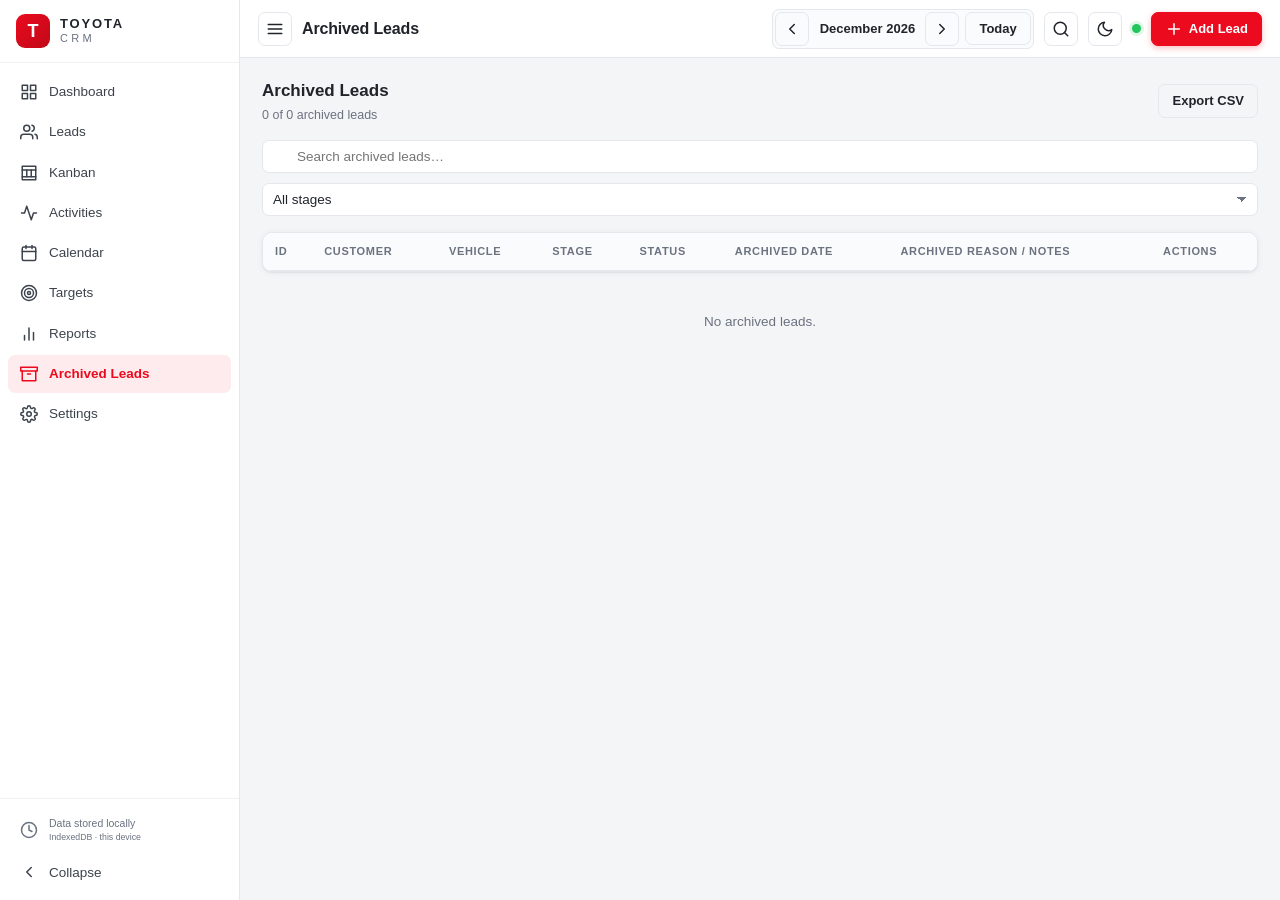
==== archived.html @ 5087d76d "commit changes" ====
<!DOCTYPE html>
<html lang="en">
<head>
  <meta charset="UTF-8">
  <meta name="viewport" content="width=device-width, initial-scale=1">
  <meta name="description" content="Archived leads — Toyota CRM Silang Cavite">
  <meta name="theme-color" content="#eb0a1e">
  <title>Archived Leads · Toyota CRM</title>
  <link rel="icon" href="assets/icons/favicon.svg" type="image/svg+xml">
  <link rel="manifest" href="manifest.json">
  <link rel="apple-touch-icon" href="assets/icons/icon-192.png">
  <link rel="stylesheet" href="css/style.css">
  <link rel="stylesheet" href="css/leads.css">
  <link rel="stylesheet" href="css/responsive.css">
</head>
<body data-page="archived">
  <main class="content">
    <div class="page-head">
      <div>
        <h2>Archived Leads</h2>
        <div class="sub" id="arch-count">Archived leads are excluded from active views but keep all their information.</div>
      </div>
      <button type="button" class="btn ghost js-export">Export CSV</button>
    </div>

    <div class="toolbar">
      <div class="search-box">
        <span class="search-ic"></span>
        <input type="search" id="arch-search" placeholder="Search archived leads…" aria-label="Search archived leads">
      </div>
      <select id="f-arch-stage" aria-label="Filter by stage"><option value="">All stages</option></select>
    </div>

    <div class="table-wrap">
      <table class="data">
        <thead>
          <tr>
            <th>ID</th><th>Customer</th><th>Vehicle</th><th>Stage</th><th>Status</th>
            <th>Archived Date</th><th>Archived Reason / Notes</th><th>Actions</th>
          </tr>
        </thead>
        <tbody id="arch-tbody"></tbody>
      </table>
    </div>
    <div class="empty hidden" id="arch-empty">No archived leads.</div>
  </main>

  <script src="js/utils.js"></script>
  <script src="js/storage.js"></script>
  <script src="js/app.js"></script>
  <script src="js/leadview.js"></script>
  <script src="js/archived.js"></script>
</body>
</html>
---- css/style.css ----
/* ============================================================
   Toyota CRM — style.css (design system + shared components)
   ============================================================ */
:root {
  --red: #eb0a1e;
  --red-dark: #c00918;
  --ink: #20242a;
  --ink-2: #3d434d;
  --muted: #6b7280;
  --bg: #f4f5f7;
  --surface: #ffffff;
  --surface-2: #fafbfc;
  --line: #e4e7ec;
  --line-2: #eef0f3;
  --primary: var(--red);
  --primary-ink: #ffffff;
  --focus: #e02235;
  --shadow: 0 1px 2px rgba(15, 20, 30, .06), 0 1px 8px rgba(15, 20, 30, .05);
  --shadow-lg: 0 8px 30px rgba(15, 20, 30, .14);
  --radius: 10px;
  --radius-s: 7px;
  --sidebar-w: 240px;
  --sidebar-wc: 68px;
  --topbar-h: 58px;
  --font: -apple-system, BlinkMacSystemFont, "Segoe UI", Roboto, Helvetica, Arial, sans-serif;
  --mono: ui-monospace, SFMono-Regular, Menlo, Consolas, monospace;
  --status-new: #3b82f6;
  --status-contacted: #64748b;
  --status-qualified: #0ea5a4;
  --status-warm: #f59e0b;
  --status-hot: #ef4444;
  --status-follow-up: #8b5cf6;
  --status-test-drive: #6366f1;
  --status-financing: #06b6d4;
  --status-reserved: #22c55e;
  --status-approved: #10b981;
  --status-released: #15803d;
  --status-lost: #94a3b8;
  --status-cold: #9ca3af;
}
[data-theme="dark"] {
  --bg: #121418;
  --surface: #1a1d23;
  --surface-2: #20242b;
  --ink: #e8eaee;
  --ink-2: #c7ccd4;
  --muted: #8b93a1;
  --line: #2a2f38;
  --line-2: #242830;
  --shadow: 0 1px 2px rgba(0, 0, 0, .4);
  --shadow-lg: 0 10px 34px rgba(0, 0, 0, .55);
  --status-new: #60a5fa;
  --status-contacted: #9aa4b2;
  --status-qualified: #2dd4bf;
  --status-warm: #fbbf24;
  --status-hot: #f87171;
  --status-follow-up: #a78bfa;
  --status-test-drive: #818cf8;
  --status-financing: #22d3ee;
  --status-reserved: #4ade80;
  --status-approved: #34d399;
  --status-released: #4ade80;
  --status-lost: #8892a0;
  --status-cold: #6b7280;
}
* { box-sizing: border-box; }
html, body { margin: 0; padding: 0; }
html { -webkit-text-size-adjust: 100%; }
body {
  font-family: var(--font);
  font-size: 14px;
  line-height: 1.5;
  color: var(--ink);
  background: var(--bg);
}
h1, h2, h3, h4, h5, p, ul, ol, figure { margin: 0; }
a { color: inherit; text-decoration: none; }
button { font-family: inherit; font-size: inherit; }
img, svg { vertical-align: middle; }
::selection { background: rgba(235, 10, 30, .18); }
:focus-visible { outline: 2px solid var(--focus); outline-offset: 2px; }
.muted { color: var(--muted); }
.small { font-size: 12.5px; }
.strong { font-weight: 600; }
.mono { font-family: var(--mono); font-size: 12.5px; }
.nowrap { white-space: nowrap; }
.hidden { display: none !important; }
.spacer { flex: 1; }

/* ============================ LAYOUT ============================ */
.sidebar {
  position: fixed; inset: 0 auto 0 0; width: var(--sidebar-w);
  background: var(--surface); border-right: 1px solid var(--line);
  display: flex; flex-direction: column; z-index: 60;
  transition: width .18s ease, transform .22s ease;
}
.sidebar-inner { display: flex; flex-direction: column; height: 100%; }
.sidebar .brand {
  display: flex; align-items: center; gap: 10px; padding: 14px 16px;
  border-bottom: 1px solid var(--line-2); flex: none;
}
.brand-mark {
  width: 34px; height: 34px; border-radius: 9px; flex: none;
  background: linear-gradient(135deg, var(--red), var(--red-dark));
  color: #fff; display: grid; place-items: center;
  font-weight: 800; font-size: 18px; letter-spacing: 0;
}
.brand-text { line-height: 1.05; color: var(--ink); }
.brand-text strong { font-size: 13px; letter-spacing: .14em; display: block; }
.brand-text em { font-style: normal; color: var(--muted); font-size: 11px; letter-spacing: .3em; }
.nav { flex: 1; overflow-y: auto; padding: 10px 8px; display: flex; flex-direction: column; gap: 2px; }
.nav-item {
  display: flex; align-items: center; gap: 11px; padding: 9px 12px;
  border-radius: var(--radius-s); color: var(--ink-2); font-weight: 500;
  border: none; background: none; cursor: pointer; width: 100%; text-align: left; font-size: 13.5px;
  transition: background .12s, color .12s;
}
.nav-item:hover { background: var(--surface-2); color: var(--ink); }
.nav-item.active { background: rgba(235, 10, 30, .08); color: var(--red); font-weight: 600; }
.nav-item svg { flex: none; }
.sidebar-foot { border-top: 1px solid var(--line-2); padding: 10px 8px; display: flex; flex-direction: column; gap: 2px; }
.storage-note { display: flex; align-items: center; gap: 11px; padding: 8px 12px; color: var(--muted); font-size: 10.5px; line-height: 1.3; }
.storage-note svg { flex: none; }

.sidebar.collapsed { width: var(--sidebar-wc); }
.sidebar.collapsed .brand-text, .sidebar.collapsed .nav-label, .sidebar.collapsed .storage-note span { display: none; }
.sidebar.collapsed .nav-item, .sidebar.collapsed .storage-note { justify-content: center; padding-left: 0; padding-right: 0; }
.sidebar.collapsed .brand { justify-content: center; padding-left: 0; padding-right: 0; }

body.has-sidebar { padding-left: var(--sidebar-w); transition: padding-left .18s ease; }
body.has-sidebar.sidebar-collapsed { padding-left: var(--sidebar-wc); }

.topbar {
  position: sticky; top: 0; z-index: 40; height: var(--topbar-h);
  display: flex; align-items: center; gap: 10px; padding: 0 18px;
  background: var(--surface); border-bottom: 1px solid var(--line);
}
.page-title { font-size: 16px; font-weight: 650; letter-spacing: -.01em; }
.topbar-spacer { flex: 1; }
.js-menu { display: none; }

.content { padding: 20px 22px 60px; max-width: 1500px; }

/* ============================ MONTH SELECTOR ============================ */
.month-select { display: flex; align-items: center; gap: 2px; background: var(--surface-2); border: 1px solid var(--line); border-radius: var(--radius-s); padding: 2px; }
.month-label { border: none; background: transparent; font-weight: 600; font-size: 13px; min-width: 112px; text-align: center; cursor: pointer; padding: 5px 4px; color: var(--ink); border-radius: 5px; }
.month-label:hover { background: var(--line-2); }
.month-select .js-mtoday { margin-left: 4px; }
.online-dot { width: 9px; height: 9px; border-radius: 50%; background: #22c55e; flex: none; box-shadow: 0 0 0 3px rgba(34,197,94,.15); }
.online-dot.off { background: #f59e0b; box-shadow: 0 0 0 3px rgba(245,158,11,.15); }

/* ============================ BUTTONS ============================ */
.btn {
  display: inline-flex; align-items: center; gap: 6px; justify-content: center;
  border: 1px solid var(--line); background: var(--surface); color: var(--ink);
  padding: 7px 13px; border-radius: var(--radius-s); font-weight: 550; font-size: 13px;
  cursor: pointer; line-height: 1.35; transition: background .12s, border-color .12s, box-shadow .12s, opacity .12s;
  white-space: nowrap;
}
.btn:hover { background: var(--surface-2); border-color: var(--ink-2); }
.btn:active { transform: translateY(.5px); }
.btn.primary { background: var(--primary); border-color: var(--primary); color: var(--primary-ink); }
.btn.primary:hover { background: var(--red-dark); border-color: var(--red-dark); }
.btn.ghost { background: transparent; }
.btn.danger { background: var(--status-hot); border-color: var(--status-hot); color: #fff; }
.btn.danger:hover { background: #dc2626; }
.btn.icon { padding: 7px; }
.btn.icon svg { display: block; }
.btn.sm { padding: 4px 9px; font-size: 12.5px; }
.add-lead { box-shadow: 0 2px 6px rgba(235,10,30,.28); }
.add-lead .pplus { display: inline-flex; }

.chip {
  border: 1px solid var(--line); background: var(--surface); border-radius: 999px;
  padding: 4px 11px; font-size: 12.5px; color: var(--ink-2); cursor: pointer; font-weight: 500;
}
.chip:hover { border-color: var(--ink-2); }
.chip.on { background: rgba(235,10,30,.08); border-color: var(--red); color: var(--red); font-weight: 600; }
.chip-row { display: flex; flex-wrap: wrap; gap: 6px; }

/* ============================ FORMS ============================ */
.field { display: flex; flex-direction: column; gap: 5px; min-width: 0; }
.field > label { font-size: 12px; font-weight: 600; color: var(--ink-2); }
.field .req { color: var(--red); }
input, select, textarea {
  font-family: inherit; font-size: 13.5px; color: var(--ink);
  background: var(--surface); border: 1px solid var(--line);
  border-radius: var(--radius-s); padding: 8px 10px; width: 100%;
  transition: border-color .12s, box-shadow .12s;
}
input:focus, select:focus, textarea:focus { outline: none; border-color: var(--red); box-shadow: 0 0 0 3px rgba(235,10,30,.12); }
textarea { resize: vertical; min-height: 64px; }
input[type="checkbox"], input[type="radio"] { width: auto; }
select { appearance: none; background-image: linear-gradient(45deg, transparent 50%, var(--muted) 50%), linear-gradient(135deg, var(--muted) 50%, transparent 50%); background-position: calc(100% - 15px) 50%, calc(100% - 10px) 50%; background-size: 5px 5px; background-repeat: no-repeat; padding-right: 30px; }
.form-grid { display: grid; grid-template-columns: repeat(auto-fill, minmax(200px, 1fr)); gap: 12px; }
.form-section { margin-bottom: 18px; }
.form-section > h4 {
  font-size: 11.5px; text-transform: uppercase; letter-spacing: .08em; color: var(--muted);
  border-bottom: 1px solid var(--line-2); padding-bottom: 6px; margin-bottom: 12px; display: flex; align-items: center; gap: 8px;
}
.form-section > h4 svg { color: var(--red); }
.radio-row { display: flex; gap: 16px; align-items: center; padding-top: 6px; flex-wrap: wrap; }
.radio-row label { display: inline-flex; align-items: center; gap: 6px; font-size: 13.5px; cursor: pointer; }
.check-row { display: flex; align-items: center; gap: 8px; }

/* ============================ CARDS ============================ */
.card {
  background: var(--surface); border: 1px solid var(--line); border-radius: var(--radius);
  box-shadow: var(--shadow);
}
.card-head { display: flex; align-items: center; gap: 10px; padding: 13px 16px; border-bottom: 1px solid var(--line-2); }
.card-head h2 { font-size: 14.5px; font-weight: 650; }
.card-head .sub { font-size: 12px; color: var(--muted); }
.card-body { padding: 16px; }
.grid { display: grid; gap: 16px; }
.grid.cols { grid-template-columns: repeat(auto-fill, minmax(280px, 1fr)); }

/* ============================ KPI STATS ============================ */
.kpis { display: grid; grid-template-columns: repeat(auto-fill, minmax(170px, 1fr)); gap: 12px; }
.kpi {
  background: var(--surface); border: 1px solid var(--line); border-radius: var(--radius);
  padding: 13px 15px; box-shadow: var(--shadow); min-width: 0;
}
.kpi .k-label { font-size: 11px; text-transform: uppercase; letter-spacing: .06em; color: var(--muted); font-weight: 650; }
.kpi .k-value { font-size: 24px; font-weight: 700; letter-spacing: -.02em; margin-top: 3px; line-height: 1.1; }
.kpi .k-sub { font-size: 11.5px; color: var(--muted); margin-top: 3px; }
.kpi.k-red { border-left: 3px solid var(--red); }
.kpi.k-green { border-left: 3px solid #22c55e; }
.kpi.k-amber { border-left: 3px solid #f59e0b; }
.kpi.k-blue { border-left: 3px solid #3b82f6; }

/* ============================ TABLES ============================ */
.table-wrap { overflow-x: auto; border-radius: var(--radius); border: 1px solid var(--line); background: var(--surface); box-shadow: var(--shadow); }
table.data { width: 100%; border-collapse: collapse; min-width: 720px; }
table.data thead th {
  text-align: left; font-size: 11px; text-transform: uppercase; letter-spacing: .06em;
  color: var(--muted); font-weight: 650; padding: 10px 12px; border-bottom: 1px solid var(--line);
  background: var(--surface-2); white-space: nowrap; position: sticky; top: 0;
}
table.data tbody td { padding: 9px 12px; border-bottom: 1px solid var(--line-2); vertical-align: middle; }
table.data tbody tr { transition: background .1s; }
table.data tbody tr:hover { background: var(--surface-2); }
table.data tbody tr.clickable { cursor: pointer; }
table.data tbody tr.row-overdue { background: rgba(245, 158, 11, .05); }
table.data .num { text-align: right; font-variant-numeric: tabular-nums; }
table.data .lead-id { font-family: var(--mono); font-size: 12px; color: var(--muted); }

/* ============================ BADGES ============================ */
.badge {
  display: inline-flex; align-items: center; gap: 5px; padding: 2.5px 9px;
  border-radius: 999px; font-size: 11.5px; font-weight: 650; line-height: 1.5;
  background: var(--line-2); color: var(--ink-2); white-space: nowrap;
}
.badge::before { content: ""; width: 6px; height: 6px; border-radius: 50%; background: currentColor; opacity: .85; }
.badge-dot::before { content: none; }
.badge-new { background: rgba(59,130,246,.12); color: var(--status-new); }
.badge-contacted { background: rgba(100,116,139,.14); color: var(--status-contacted); }
.badge-qualified { background: rgba(14,165,164,.13); color: var(--status-qualified); }
.badge-warm { background: rgba(245,158,11,.14); color: var(--status-warm); }
.badge-hot, .badge-overdue { background: rgba(239,68,68,.13); color: var(--status-hot); }
.badge-follow-up { background: rgba(139,92,246,.13); color: var(--status-follow-up); }
.badge-test-drive { background: rgba(99,102,241,.13); color: var(--status-test-drive); }
.badge-financing { background: rgba(6,182,212,.13); color: var(--status-financing); }
.badge-reserved { background: rgba(34,197,94,.13); color: var(--status-reserved); }
.badge-approved { background: rgba(16,185,129,.13); color: var(--status-approved); }
.badge-released { background: rgba(21,128,61,.14); color: var(--status-released); }
.badge-lost, .badge-cold, .badge-archived { background: var(--line-2); color: var(--muted); }
.badge-sm { font-size: 10.5px; padding: 1px 7px; }
.badge.outline { background: transparent; box-shadow: inset 0 0 0 1px var(--line); }

/* priority dots */
.pri { display: inline-flex; align-items: center; gap: 6px; font-size: 12px; font-weight: 600; }
.pri::before { content: ""; width: 8px; height: 8px; border-radius: 50%; }
.pri.pri-Hot::before { background: var(--status-hot); box-shadow: 0 0 0 3px rgba(239,68,68,.18); }
.pri.pri-Warm::before { background: var(--status-warm); box-shadow: 0 0 0 3px rgba(245,158,11,.2); }
.pri.pri-Cold::before { background: var(--status-cold); box-shadow: 0 0 0 3px rgba(156,163,175,.18); }

/* ============================ LISTINGS ============================ */
.toolbar { display: flex; flex-wrap: wrap; align-items: center; gap: 10px; margin-bottom: 16px; }
.search-box { position: relative; flex: 1 1 240px; min-width: 200px; }
.search-box .search-ic { position: absolute; left: 10px; top: 50%; transform: translateY(-50%); color: var(--muted); display: flex; }
.search-box input { padding-left: 34px; }
.empty { text-align: center; color: var(--muted); padding: 40px 20px; font-size: 13.5px; }
.empty svg { opacity: .4; margin-bottom: 8px; }

/* ============================ PROGRESS ============================ */
.progress { height: 8px; background: var(--line-2); border-radius: 999px; overflow: hidden; }
.progress > span { display: block; height: 100%; background: var(--red); border-radius: inherit; transition: width .3s; }
.progress.green > span { background: #22c55e; }
.progress.grey > span { background: #94a3b8; }

/* ============================ MODALS ============================ */
.modal-overlay {
  position: fixed; inset: 0; background: rgba(10, 12, 16, .5); z-index: 100;
  display: flex; align-items: flex-start; justify-content: center; padding: 4vh 14px 20px;
  overflow-y: auto;
}
.modal {
  background: var(--surface); border-radius: 12px; box-shadow: var(--shadow-lg);
  width: 100%; max-width: 620px; display: flex; flex-direction: column; max-height: 92vh;
  animation: modal-in .16s ease;
}
.modal-sm { max-width: 420px; }
.modal-lg { max-width: 880px; }
.modal-xl { max-width: 1080px; }
@keyframes modal-in { from { opacity: 0; transform: translateY(8px) scale(.99); } to { opacity: 1; transform: none; } }
.modal-head { display: flex; align-items: center; justify-content: space-between; gap: 10px; padding: 14px 18px; border-bottom: 1px solid var(--line); }
.modal-head h3 { font-size: 15.5px; font-weight: 650; }
.modal-body { padding: 18px; overflow-y: auto; }
.modal-foot { display: flex; justify-content: flex-end; gap: 10px; padding: 13px 18px; border-top: 1px solid var(--line); background: var(--surface-2); border-radius: 0 0 12px 12px; }

/* ============================ TOASTS ============================ */
.toast-root { position: fixed; bottom: 18px; right: 18px; z-index: 200; display: flex; flex-direction: column; gap: 8px; max-width: 340px; }
.toast {
  display: flex; align-items: center; gap: 9px; padding: 11px 14px; border-radius: 10px;
  background: var(--ink); color: #fff; font-size: 13px; box-shadow: var(--shadow-lg);
  opacity: 0; transform: translateY(8px); transition: opacity .25s, transform .25s;
}
[data-theme="dark"] .toast { background: #2a2f38; color: #fff; }
.toast.show { opacity: 1; transform: none; }
.toast-success svg { color: #4ade80; }
.toast-error svg { color: #f87171; }
.toast-info svg { color: #93c5fd; }

/* ============================ SEARCH MODAL ============================ */
.search-results { display: flex; flex-direction: column; gap: 6px; margin-top: 14px; max-height: 55vh; overflow-y: auto; }
.lead-search-row {
  display: grid; grid-template-columns: 70px 1.4fr 1fr 1.2fr auto auto; gap: 10px; align-items: center;
  border: 1px solid var(--line); background: var(--surface); padding: 9px 12px; border-radius: var(--radius-s);
  cursor: pointer; text-align: left; color: var(--ink); font-size: 13px;
}
.lead-search-row:hover { border-color: var(--red); background: rgba(235,10,30,.03); }
.lead-search-id { font-family: var(--mono); color: var(--muted); font-size: 12px; }
.lead-search-name { font-weight: 600; }

/* ============================ TABS ============================ */
.tabs { display: flex; gap: 2px; border-bottom: 1px solid var(--line); margin-bottom: 18px; flex-wrap: wrap; }
.tab { border: none; background: none; padding: 9px 14px; font-weight: 550; color: var(--muted); cursor: pointer; font-size: 13.5px; border-bottom: 2px solid transparent; margin-bottom: -1px; }
.tab:hover { color: var(--ink); }
.tab.active { color: var(--red); border-bottom-color: var(--red); }

/* ============================ UTILITY: follow-up chips ============================ */
.fu-chip { display: inline-flex; align-items: center; gap: 6px; font-size: 11px; font-weight: 650; padding: 3px 9px; border-radius: 999px; }
.fu-overdue { background: rgba(239,68,68,.13); color: var(--status-hot); }
.fu-today { background: rgba(245,158,11,.16); color: var(--status-warm); }
.fu-tomorrow { background: rgba(59,130,246,.13); color: var(--status-new); }
.fu-week { background: rgba(16,185,129,.12); color: var(--status-approved); }
.fu-30 { background: rgba(100,116,139,.13); color: var(--status-contacted); }
.fu-none { background: var(--line-2); color: var(--muted); }

/* ============================ demo banner ============================ */
.demo-banner {
  display: flex; align-items: center; gap: 10px; background: rgba(245,158,11,.12);
  border: 1px solid rgba(245,158,11,.4); color: #b45309; padding: 10px 14px; border-radius: var(--radius);
  margin-bottom: 16px; font-size: 13px;
}
[data-theme="dark"] .demo-banner { color: #fbbf24; }
.demo-banner svg { flex: none; }

/* ============================ PAGE HEADER ROW ============================ */
.page-head { display: flex; align-items: center; justify-content: space-between; gap: 14px; flex-wrap: wrap; margin-bottom: 16px; }
.page-head h2 { font-size: 17px; font-weight: 680; display: flex; align-items: center; gap: 9px; }
.page-head .sub { color: var(--muted); font-size: 12.5px; margin-top: 2px; }

/* ============================ SIDEBAR SCrim ============================ */
.sidebar-scrim { position: fixed; inset: 0; background: rgba(10,12,16,.45); z-index: 55; opacity: 0; pointer-events: none; transition: opacity .2s; }
.sidebar-scrim.show { opacity: 1; pointer-events: auto; }

/* print */
@media print {
  .sidebar, .topbar, .toast-root, .add-lead, .js-search, .month-select, .js-theme, .online-dot { display: none !important; }
  .layout-wrap { margin-left: 0 !important; }
}
---- css/leads.css ----
/* ============================================================
   Toyota CRM — leads.css  (leads, archive, lead detail)
   ============================================================ */
.leads-toolbar { position: relative; }
.duedate-nowrap { white-space: nowrap; font-variant-numeric: tabular-nums; font-size: 12.5px; }
.duedate.overdue { color: var(--status-hot); font-weight: 700; }
.duedate.today { color: var(--status-warm); font-weight: 700; }

/* mobile card list for leads */
.lead-card-list { display: none; flex-direction: column; gap: 10px; }
.lead-card {
  background: var(--surface); border: 1px solid var(--line); border-radius: var(--radius);
  box-shadow: var(--shadow); padding: 12px 14px; cursor: pointer; display: flex; flex-direction: column; gap: 8px;
}
.lead-card:hover { border-color: var(--red); }
.lead-card .lc-top { display: flex; justify-content: space-between; gap: 8px; align-items: flex-start; }
.lead-card .lc-name { font-weight: 650; font-size: 14px; }
.lead-card .lc-veh { color: var(--muted); font-size: 12.5px; }
.lead-card .lc-row { display: flex; align-items: center; gap: 8px; flex-wrap: wrap; }
.lead-card .lc-meta { display: flex; justify-content: space-between; font-size: 11.5px; color: var(--muted); padding-top: 6px; border-top: 1px dashed var(--line-2); }

/* ============================ LEAD DETAIL ============================ */
.ll-head { display: flex; align-items: flex-start; gap: 14px; flex-wrap: wrap; margin-bottom: 6px; }
.ll-id { font-family: var(--mono); font-size: 12.5px; color: var(--muted); margin-top: 4px; }
.ll-name { font-size: 19px; font-weight: 700; letter-spacing: -.01em; }
.ll-veh { display: flex; align-items: center; gap: 7px; color: var(--ink-2); font-size: 13.5px; }
.ll-badges { display: flex; gap: 6px; flex-wrap: wrap; margin-top: 6px; }
.ll-actions { margin-left: auto; display: flex; gap: 8px; flex-wrap: wrap; }

.ll-grid { display: grid; grid-template-columns: repeat(auto-fill, minmax(230px, 1fr)); gap: 12px 24px; }
.ll-field { min-width: 0; }
.ll-field .llf-label { font-size: 10.5px; text-transform: uppercase; letter-spacing: .05em; color: var(--muted); font-weight: 650; margin-bottom: 1px; }
.ll-field .llf-val { font-size: 13.5px; color: var(--ink); word-break: break-word; }
.ll-field .llf-val.muted-val { color: var(--muted); }

.ll-section { padding: 14px 16px; }
.ll-section + .ll-section { border-top: 1px solid var(--line-2); }
.ll-section h4 { font-size: 12px; text-transform: uppercase; letter-spacing: .07em; color: var(--muted); display: flex; align-items: center; gap: 7px; margin-bottom: 10px; }
.ll-section h4 svg { color: var(--red); }

.act-item { border: 1px solid var(--line); border-radius: var(--radius-s); padding: 10px 12px; display: flex; gap: 11px; align-items: flex-start; }
.act-item + .act-item { margin-top: 8px; }
.act-item .act-check { flex: none; width: 18px; height: 18px; margin-top: 1px; accent-color: var(--red); cursor: pointer; }
.act-item.done { opacity: .6; }
.act-item.done .act-title { text-decoration: line-through; }
.act-body { flex: 1; min-width: 0; }
.act-title { font-weight: 600; font-size: 13px; }
.act-meta { display: flex; gap: 8px; flex-wrap: wrap; margin-top: 3px; font-size: 11.5px; color: var(--muted); }
.act-notes { margin-top: 6px; font-size: 12.5px; color: var(--ink-2); }
.act-kebab { flex: none; position: relative; }

.ll-tabs-body { padding: 16px; }
.timeline { position: relative; padding-left: 20px; }
.timeline::before { content: ""; position: absolute; left: 5px; top: 4px; bottom: 4px; width: 2px; background: var(--line); }
.tl-item { position: relative; padding: 0 0 14px 12px; }
.tl-item::before { content: ""; position: absolute; left: -20px; top: 4px; width: 10px; height: 10px; border-radius: 50%; background: var(--surface); border: 2px solid var(--muted); }
.tl-item.tl-good::before { border-color: #22c55e; }
.tl-item.tl-bad::before { border-color: var(--status-hot); }
.tl-date { font-size: 11.5px; color: var(--muted); font-family: var(--mono); }
.tl-title { font-weight: 600; font-size: 13px; }

.stage-select-card { padding: 4px 8px; font-size: 12px; border-radius: 6px; background: var(--surface-2); border: 1px solid var(--line); color: var(--ink); cursor: pointer; max-width: 190px; }

.view-filters { display: flex; flex-wrap: wrap; gap: 8px; align-items: center; }

/* activity select in lead detail */
.act-type-badge { font-size: 10.5px; font-weight: 700; text-transform: uppercase; letter-spacing: .04em; padding: 2px 8px; border-radius: 6px; background: var(--line-2); color: var(--ink-2); }

/* ============================ ARCHIVED ============================ */
.archive-restore { color: var(--status-approved); }
.archive-del { color: var(--status-hot); }
.arch-title { font-weight: 650; }
.arch-date { font-family: var(--mono); font-size: 12px; color: var(--muted); }
---- css/responsive.css ----
/* ============================================================
   Toyota CRM — responsive.css
   ============================================================ */
@media (max-width: 1100px) {
  .lead-search-row { grid-template-columns: 70px 1.4fr 1fr auto auto; }
}

@media (max-width: 1024px) {
  body.has-sidebar { padding-left: 0; }
  .sidebar {
    transform: translateX(-100%); width: var(--sidebar-w);
    box-shadow: var(--shadow-lg);
  }
  .sidebar.side-open { transform: translateX(0); }
  .sidebar.collapsed { width: var(--sidebar-w); }
  .sidebar.collapsed .brand-text, .sidebar.collapsed .nav-label, .sidebar.collapsed .storage-note span { display: inline; }
  .sidebar.collapsed .nav-item, .sidebar.collapsed .storage-note, .sidebar.collapsed .brand { justify-content: flex-start; padding-left: 12px; padding-right: 12px; }
  .js-menu { display: inline-flex; }
}

@media (max-width: 768px) {
  .content { padding: 14px 12px 70px; }
  .topbar { padding: 0 10px; gap: 6px; }
  .page-title { font-size: 14px; }
  .month-select .js-mtoday { display: none; }
  .month-label { min-width: 84px; font-size: 12px; }
  .add-lead span { font-size: 12px; padding: 0 2px; }
  .kpis { grid-template-columns: repeat(auto-fill, minmax(140px, 1fr)); }

  table.data { min-width: 0; }
  .table-wrap.on-mobile-cards { border: none; background: none; box-shadow: none; overflow: visible; }
  .table-wrap.on-mobile-cards table.data thead { display: none; }
  .table-wrap.on-mobile-cards table.data tbody tr {
    display: block; background: var(--surface); border: 1px solid var(--line); border-radius: var(--radius);
    box-shadow: var(--shadow); margin-bottom: 10px; padding: 10px 12px;
  }
  .table-wrap.on-mobile-cards table.data tbody td {
    display: flex; justify-content: space-between; align-items: center; gap: 10px;
    border: none; padding: 5px 0; font-size: 13px;
  }
  .table-wrap.on-mobile-cards table.data tbody td::before {
    content: attr(data-label); font-size: 10.5px; text-transform: uppercase; letter-spacing: .05em;
    color: var(--muted); font-weight: 650; flex: none;
  }

  .lead-card-list { display: flex; }
  .lead-card-list ~ .table-wrap { display: none; }
  .lead-card-list.hidden-when-table ~ .table-wrap { display: none; }
  .dash-row-2 { grid-template-columns: 1fr; }
  .modal { max-height: 94vh; }
  .modal-overlay { padding: 1vh 8px 10px; align-items: flex-start; }
  .form-grid { grid-template-columns: 1fr; }
  .toolbar .btn span { font-size: 12px; }
  .hide-mobile { display: none !important; }
}

@media (min-width: 769px) {
  .lead-card-list { display: none !important; }
}

@media (max-width: 480px) {
  .kpis { grid-template-columns: repeat(2, 1fr); gap: 9px; }
  .kpi .k-value { font-size: 20px; }
  .topbar .js-theme { display: none; }
  .ll-actions .btn span { display: none; }
  .search-results .lead-search-row { grid-template-columns: 140px 1fr auto; }
  .lead-search-row .lead-search-id { grid-column: 1 / -1; }
  .calendar { }
}
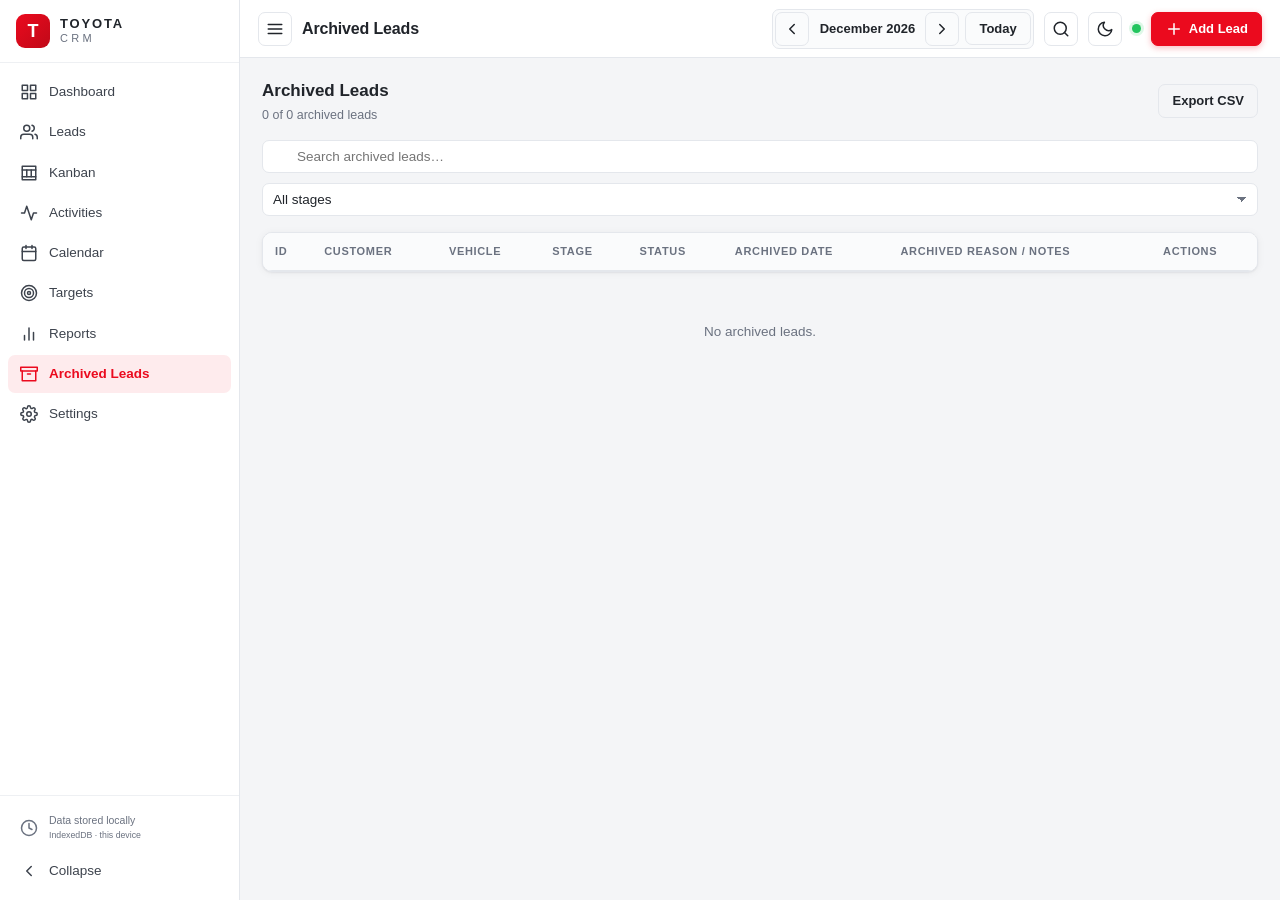
==== commit 5fdfb22d: "Fix CRM activity data flow and responsive UI" ====
--- a/archived.html
+++ b/archived.html
@@ -31,7 +31,7 @@
       <select id="f-arch-stage" aria-label="Filter by stage"><option value="">All stages</option></select>
     </div>
 
-    <div class="table-wrap">
+    <div class="table-wrap on-mobile-cards">
       <table class="data">
         <thead>
           <tr>
--- a/css/style.css
+++ b/css/style.css
@@ -75,7 +75,13 @@
 }
 h1, h2, h3, h4, h5, p, ul, ol, figure { margin: 0; }
 a { color: inherit; text-decoration: none; }
-button { font-family: inherit; font-size: inherit; }
+button {
+  font-family: inherit; font-size: inherit; line-height: inherit;
+  background: transparent; border: 0; margin: 0; padding: 0;
+  color: inherit; text-align: inherit; cursor: pointer;
+  -webkit-appearance: none; appearance: none; border-radius: 0;
+}
+button:disabled { cursor: not-allowed; opacity: .55; }
 img, svg { vertical-align: middle; }
 ::selection { background: rgba(235, 10, 30, .18); }
 :focus-visible { outline: 2px solid var(--focus); outline-offset: 2px; }
@@ -173,8 +179,10 @@
 .chip {
   border: 1px solid var(--line); background: var(--surface); border-radius: 999px;
   padding: 4px 11px; font-size: 12.5px; color: var(--ink-2); cursor: pointer; font-weight: 500;
-}
-.chip:hover { border-color: var(--ink-2); }
+  transition: background .12s, border-color .12s, color .12s;
+}
+.chip:hover { border-color: var(--ink-2); background: var(--surface-2); }
+.chip:active { transform: translateY(.5px); }
 .chip.on { background: rgba(235,10,30,.08); border-color: var(--red); color: var(--red); font-weight: 600; }
 .chip-row { display: flex; flex-wrap: wrap; gap: 6px; }
 
@@ -219,15 +227,18 @@
 .kpis { display: grid; grid-template-columns: repeat(auto-fill, minmax(170px, 1fr)); gap: 12px; }
 .kpi {
   background: var(--surface); border: 1px solid var(--line); border-radius: var(--radius);
-  padding: 13px 15px; box-shadow: var(--shadow); min-width: 0;
-}
+  padding: 13px 15px; box-shadow: var(--shadow); min-width: 0; border-left: 2px solid var(--line);
+  transition: border-color .12s, transform .12s;
+}
+.kpi:hover { border-left-color: var(--ink-2); transform: translateY(-1px); }
 .kpi .k-label { font-size: 11px; text-transform: uppercase; letter-spacing: .06em; color: var(--muted); font-weight: 650; }
 .kpi .k-value { font-size: 24px; font-weight: 700; letter-spacing: -.02em; margin-top: 3px; line-height: 1.1; }
 .kpi .k-sub { font-size: 11.5px; color: var(--muted); margin-top: 3px; }
-.kpi.k-red { border-left: 3px solid var(--red); }
-.kpi.k-green { border-left: 3px solid #22c55e; }
-.kpi.k-amber { border-left: 3px solid #f59e0b; }
-.kpi.k-blue { border-left: 3px solid #3b82f6; }
+.kpi.k-red { border-left-color: var(--red); }
+.kpi.k-red .k-value { color: var(--red); }
+.kpi.k-green { border-left-color: #22c55e; }
+.kpi.k-amber { border-left-color: #f59e0b; }
+.kpi.k-blue { border-left-color: #3b82f6; }
 
 /* ============================ TABLES ============================ */
 .table-wrap { overflow-x: auto; border-radius: var(--radius); border: 1px solid var(--line); background: var(--surface); box-shadow: var(--shadow); }
@@ -280,8 +291,23 @@
 .search-box { position: relative; flex: 1 1 240px; min-width: 200px; }
 .search-box .search-ic { position: absolute; left: 10px; top: 50%; transform: translateY(-50%); color: var(--muted); display: flex; }
 .search-box input { padding-left: 34px; }
-.empty { text-align: center; color: var(--muted); padding: 40px 20px; font-size: 13.5px; }
-.empty svg { opacity: .4; margin-bottom: 8px; }
+.empty {
+  display: flex; flex-direction: column; align-items: center; justify-content: center; gap: 6px;
+  text-align: center; color: var(--muted); padding: 40px 20px; font-size: 13.5px; min-height: 120px;
+}
+.empty svg { opacity: .4; margin-bottom: 2px; }
+.empty strong { color: var(--ink); font-size: 14px; }
+.empty .btn { margin-top: 6px; }
+
+/* ============================ ERROR BANNER ============================ */
+.error-banner {
+  display: flex; align-items: center; gap: 10px;
+  background: rgba(239,68,68,.08); border: 1px solid rgba(239,68,68,.35);
+  color: var(--ink); padding: 10px 14px; border-radius: var(--radius); margin-bottom: 16px; font-size: 13px;
+}
+.error-banner .ic { flex: none; color: var(--status-hot); }
+.error-banner .err-msg { flex: 1; }
+.error-banner .js-dismiss { flex: none; color: var(--muted); }
 
 /* ============================ PROGRESS ============================ */
 .progress { height: 8px; background: var(--line-2); border-radius: 999px; overflow: hidden; }
@@ -347,6 +373,7 @@
 .fu-week { background: rgba(16,185,129,.12); color: var(--status-approved); }
 .fu-30 { background: rgba(100,116,139,.13); color: var(--status-contacted); }
 .fu-none { background: var(--line-2); color: var(--muted); }
+.fu-done { background: rgba(34,197,94,.13); color: var(--status-released); }
 
 /* ============================ demo banner ============================ */
 .demo-banner {
--- a/css/leads.css
+++ b/css/leads.css
@@ -66,6 +66,15 @@
 /* activity select in lead detail */
 .act-type-badge { font-size: 10.5px; font-weight: 700; text-transform: uppercase; letter-spacing: .04em; padding: 2px 8px; border-radius: 6px; background: var(--line-2); color: var(--ink-2); }
 
+/* activities table */
+table.data tbody tr.row-done td { opacity: .55; }
+table.data tbody tr.js-actrow { cursor: pointer; }
+table.data tbody tr.js-actrow:focus-visible { outline: 2px solid var(--focus); outline-offset: -2px; }
+.act-check { width: 16px; height: 16px; accent-color: var(--red); cursor: pointer; }
+table.data tbody .no-caption { white-space: nowrap; }
+.lead-card .unavailable, .small.unavailable { color: var(--status-hot); }
+.lead-card.done { opacity: .6; }
+
 /* ============================ ARCHIVED ============================ */
 .archive-restore { color: var(--status-approved); }
 .archive-del { color: var(--status-hot); }
--- a/css/responsive.css
+++ b/css/responsive.css
@@ -1,15 +1,22 @@
 /* ============================================================
    Toyota CRM — responsive.css
+   Breakpoints: 1100 (condense) · 1024 (off-canvas sidebar)
+   768 (mobile layout + bottom nav) · 480 (compact phones)
    ============================================================ */
+.mobile-nav { display: none; } /* injected by app.js — visible only on mobile */
+
+/* ---------- ≤ 1100 px: condense ---------- */
 @media (max-width: 1100px) {
   .lead-search-row { grid-template-columns: 70px 1.4fr 1fr auto auto; }
+  .dash-row-3 { grid-template-columns: minmax(0, 1.35fr) minmax(0, 1fr); }
 }
 
+/* ---------- ≤ 1024 px: off-canvas sidebar ---------- */
 @media (max-width: 1024px) {
   body.has-sidebar { padding-left: 0; }
   .sidebar {
     transform: translateX(-100%); width: var(--sidebar-w);
-    box-shadow: var(--shadow-lg);
+    box-shadow: var(--shadow-lg); transition: transform .22s ease;
   }
   .sidebar.side-open { transform: translateX(0); }
   .sidebar.collapsed { width: var(--sidebar-w); }
@@ -18,16 +25,24 @@
   .js-menu { display: inline-flex; }
 }
 
+/* ---------- ≤ 900 px: single-column dashboards ---------- */
+@media (max-width: 900px) {
+  .dash-row-3, .dash-row-2 { grid-template-columns: minmax(0, 1fr); }
+}
+
+/* ---------- ≤ 768 px: mobile layout + bottom navigation ---------- */
 @media (max-width: 768px) {
-  .content { padding: 14px 12px 70px; }
+  .content { padding: 14px 12px 86px; }
   .topbar { padding: 0 10px; gap: 6px; }
-  .page-title { font-size: 14px; }
+  .page-title { font-size: 14px; white-space: nowrap; overflow: hidden; text-overflow: ellipsis; }
   .month-select .js-mtoday { display: none; }
   .month-label { min-width: 84px; font-size: 12px; }
   .add-lead span { font-size: 12px; padding: 0 2px; }
   .kpis { grid-template-columns: repeat(auto-fill, minmax(140px, 1fr)); }
 
   table.data { min-width: 0; }
+
+  /* tables → stacked cards (used by Archived, Targets lead-gen, etc.) */
   .table-wrap.on-mobile-cards { border: none; background: none; box-shadow: none; overflow: visible; }
   .table-wrap.on-mobile-cards table.data thead { display: none; }
   .table-wrap.on-mobile-cards table.data tbody tr {
@@ -42,28 +57,105 @@
     content: attr(data-label); font-size: 10.5px; text-transform: uppercase; letter-spacing: .05em;
     color: var(--muted); font-weight: 650; flex: none;
   }
+  .table-wrap.on-mobile-cards table.data tbody td.no-caption::before,
+  .table-wrap.on-mobile-cards table.data tbody td[data-label=""]::before { content: none; }
+  .table-wrap.on-mobile-cards table.data tbody td.no-caption { justify-content: flex-end; }
+  .table-wrap.on-mobile-cards table.data tbody td > div, .table-wrap.on-mobile-cards table.data tbody td > span { text-align: right; white-space: normal; }
 
+  /* dedicated mobile card lists (Leads, Activities) */
   .lead-card-list { display: flex; }
   .lead-card-list ~ .table-wrap { display: none; }
   .lead-card-list.hidden-when-table ~ .table-wrap { display: none; }
-  .dash-row-2 { grid-template-columns: 1fr; }
+
   .modal { max-height: 94vh; }
   .modal-overlay { padding: 1vh 8px 10px; align-items: flex-start; }
   .form-grid { grid-template-columns: 1fr; }
   .toolbar .btn span { font-size: 12px; }
+  .toolbar select { max-width: 100%; }
   .hide-mobile { display: none !important; }
+
+  /* enlarge touch targets */
+  .up-item { padding: 11px 8px; }
+  .up-date { width: 44px; }
+  .ev-row { padding: 9px 8px; }
+  .cal-day { min-height: 70px; }
+
+  /* bottom navigation */
+  .mobile-nav {
+    display: flex; position: fixed; left: 0; right: 0; bottom: 0; z-index: 50;
+    background: var(--surface); border-top: 1px solid var(--line);
+    box-shadow: 0 -2px 12px rgba(15, 20, 30, .08);
+    padding-bottom: env(safe-area-inset-bottom);
+  }
+  .mnav-item {
+    flex: 1; min-width: 0; display: flex; flex-direction: column; align-items: center; gap: 3px;
+    padding: 8px 2px 7px; color: var(--muted); font-size: 10px; font-weight: 600;
+  }
+  .mnav-item .ic { display: block; }
+  .mnav-item:hover { color: var(--ink); }
+  .mnav-item:active { background: var(--surface-2); }
+  .mnav-item.active { color: var(--red); }
+
+  .search-results .lead-search-row { grid-template-columns: 1fr auto; }
+  .lead-search-row .lead-search-id { grid-column: 1 / -1; }
+  .lead-search-row .muted:nth-of-type(1) { display: none; }
+
+  .ll-actions { margin-left: 0; width: 100%; }
+  .ll-actions .js-act { flex: 1; }
+  .ll-grid { grid-template-columns: 1fr; }
+  .panel-title { flex-wrap: wrap; }
 }
 
 @media (min-width: 769px) {
   .lead-card-list { display: none !important; }
 }
 
+/* ---------- ≤ 480 px: compact phones ---------- */
 @media (max-width: 480px) {
   .kpis { grid-template-columns: repeat(2, 1fr); gap: 9px; }
   .kpi .k-value { font-size: 20px; }
   .topbar .js-theme { display: none; }
-  .ll-actions .btn span { display: none; }
-  .search-results .lead-search-row { grid-template-columns: 140px 1fr auto; }
-  .lead-search-row .lead-search-id { grid-column: 1 / -1; }
-  .calendar { }
+  .add-lead { padding: 7px 10px; }
+  .page-head h2 { font-size: 15.5px; }
+  .widget-sales { grid-template-columns: repeat(2, 1fr); }
+
+  /* chart: keep readable, tighten labels */
+  .mt-plot { height: 150px; margin-left: 22px; }
+  .mt-x { margin-left: 22px; }
+  .mt-bar span { font-size: 8.5px; top: -14px; }
+  .mt-legend { gap: 12px; font-size: 11px; }
+
+  .cal-day { min-height: 58px; padding: 3px 2px; }
+  .devent { width: 7px; height: 7px; }
+  .cal-title { font-size: 14px; min-width: 120px; }
+
+  .kanban-row { gap: 8px; }
+  .kanban-col { min-width: 240px; }
+  .kc-stage { letter-spacing: 0; }
+
+  .set-nav { gap: 4px; }
+  .settings-card .field { padding: 0; }
+}
+
+/* ---------- ≤ 600 px: reports bars ---------- */
+@media (max-width: 600px) {
+  .vbar { gap: 4px; }
+  .vbar .vb-lbl { display: none; } /* month stays available via .vb title tooltip */
+}
+
+/* ---------- ≤ 400 px: very narrow phones ---------- */
+@media (max-width: 400px) {
+  .topbar {
+    flex-wrap: wrap; height: auto; min-height: 58px; gap: 6px;
+    padding: 6px 10px; align-content: center;
+  }
+  .topbar-spacer { display: none; }
+  .page-title { min-width: 0; }
+  .topbar .btn.icon { padding: 6px; }
+  .month-select { min-width: 0; }
+}
+
+/* print */
+@media print {
+  .mobile-nav, .sidebar-scrim { display: none !important; }
 }
